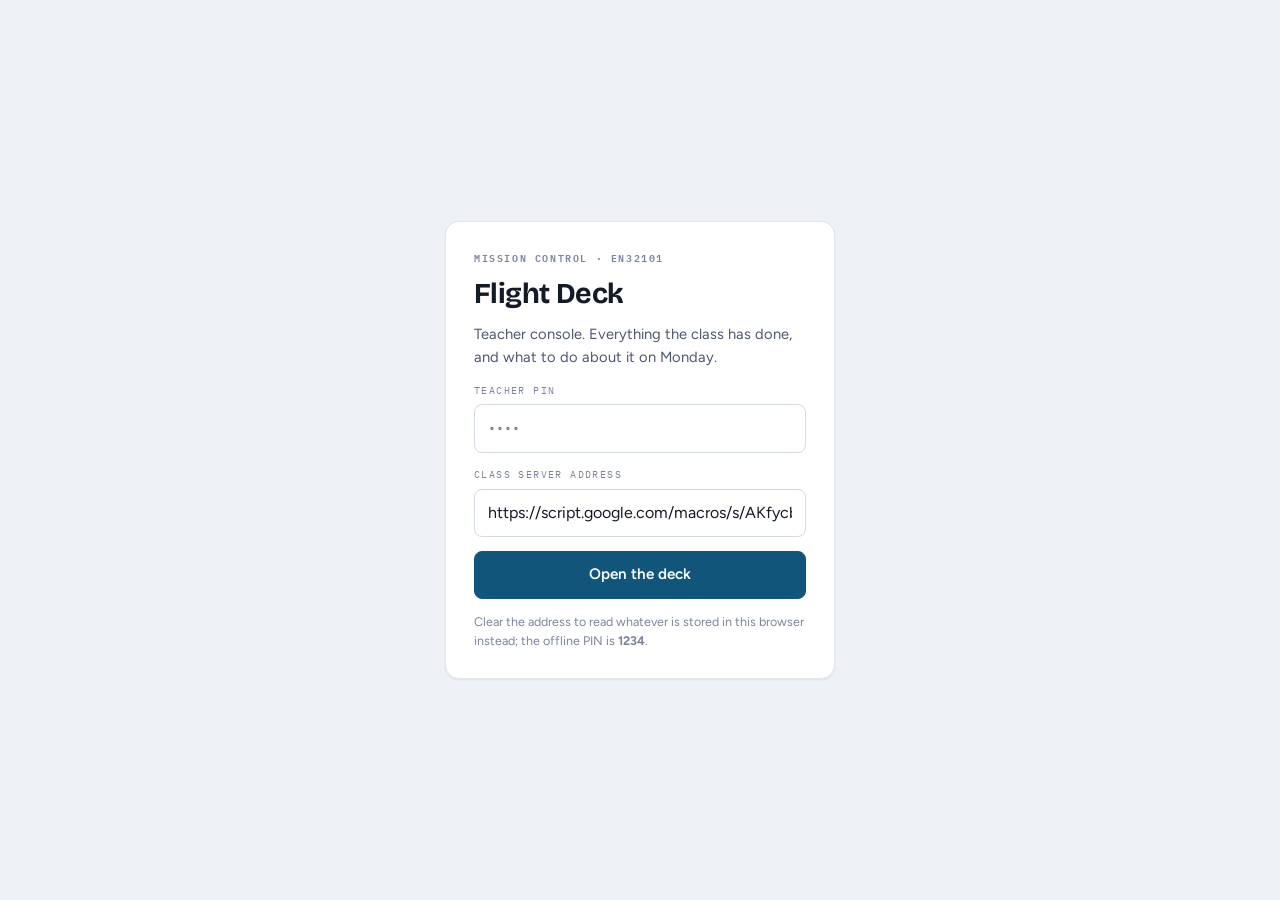
==== teacher.html @ 7b7c30d9 "Add files via upload" ====
<!DOCTYPE html>
<html lang="en">
<head>
<meta charset="utf-8">
<meta name="viewport" content="width=device-width, initial-scale=1">
<title>Mission Control — Flight Deck</title>
<link rel="icon" href="data:image/svg+xml,%3Csvg xmlns='http://www.w3.org/2000/svg' viewBox='0 0 32 32'%3E%3Crect width='32' height='32' rx='7' fill='%2312557A'/%3E%3Ccircle cx='16' cy='16' r='8' fill='none' stroke='%23E5AE4A' stroke-width='2.5'/%3E%3Ccircle cx='16' cy='16' r='2.5' fill='%23E5AE4A'/%3E%3C/svg%3E">
<link rel="preconnect" href="https://fonts.googleapis.com">
<link rel="preconnect" href="https://fonts.gstatic.com" crossorigin>
<link rel="stylesheet" href="https://fonts.googleapis.com/css2?family=Bricolage+Grotesque:opsz,wght@12..96,600;12..96,800&family=Figtree:wght@400;500;600;700&family=IBM+Plex+Mono:wght@400;600&display=swap">
<link rel="stylesheet" href="theme.css">
<style>
/* ======================= TEACHER CONSOLE ============================== */
.wrap{max-width:1200px;margin:0 auto;padding-inline:16px}
.hidden{display:none!important}
.tiny{font-size:.78rem;color:var(--ink-3);line-height:1.5}

#gate{min-height:100vh;display:grid;place-items:center;padding:24px 16px}
.gatecard{width:100%;max-width:390px;padding:28px var(--pad);display:flex;flex-direction:column;gap:14px}
.gatecard h1{font-size:1.8rem;line-height:1.05}

header.top{border-bottom:1px solid var(--rule);background:var(--surface);position:sticky;top:0;z-index:30}
.top-in{max-width:1200px;margin:0 auto;padding:13px 16px;display:flex;align-items:center;gap:14px;flex-wrap:wrap}
.top-in h1{font-size:1.18rem}
.top-in .sub{font-family:var(--f-mono);font-size:9.5px;letter-spacing:.14em;text-transform:uppercase;color:var(--ink-3);display:block;margin-top:2px}

main{padding-block:20px 80px}
.grid{display:grid;grid-template-columns:1fr;gap:16px}
@media (min-width:1020px){.grid{grid-template-columns:minmax(0,1fr) minmax(0,1.4fr)}}

.panel{padding:16px var(--pad) var(--pad)}
.panel-h{display:flex;align-items:baseline;justify-content:space-between;gap:10px;margin-bottom:12px;flex-wrap:wrap}
.panel-h h2{font-size:1.08rem}

/* --------------------------------------------------------------- roster */
.roster-scroll{overflow-x:auto;border:1px solid var(--rule);border-radius:var(--r-m)}
table.roster{border-collapse:collapse;width:100%;min-width:680px;font-size:.86rem}
table.roster th{
  font-family:var(--f-mono);font-size:9px;letter-spacing:.12em;text-transform:uppercase;color:var(--ink-3);
  text-align:left;padding:9px 10px;background:var(--surface-2);white-space:nowrap;position:sticky;top:0;
}
table.roster td{padding:9px 10px;border-top:1px solid var(--rule-soft);white-space:nowrap}
table.roster tr.r{cursor:pointer}
table.roster th.sortable{cursor:pointer;user-select:none}
table.roster th.sortable:hover{color:var(--ink)}
table.roster th.sortable.on{color:var(--accent)}
table.roster tr.r:hover td{background:var(--surface-2)}
table.roster tr.sel td{background:var(--accent-soft)}
.who2{display:flex;flex-direction:column;gap:1px}
.who2 b{font-weight:600}
.who2 span{font-family:var(--f-mono);font-size:9.5px;color:var(--ink-3)}
.mini{width:64px;height:6px;background:var(--surface-3);border-radius:99px;overflow:hidden;display:inline-block;vertical-align:middle}
.mini i{display:block;height:100%;background:var(--accent)}
.flag{font-family:var(--f-mono);font-size:9px;letter-spacing:.08em;text-transform:uppercase;padding:2px 6px;border-radius:99px}
.flag.stall{background:var(--no-soft);color:var(--no)}
.flag.new{background:var(--accent-soft);color:var(--accent)}
.flag.fly{background:var(--ok-soft);color:var(--ok)}

/* ---------------------------------------------------------- disclosure */
details.disc{border:1px solid var(--rule);border-radius:var(--r-m);margin-bottom:10px;background:var(--surface)}
details.disc>summary{
  cursor:pointer;list-style:none;padding:11px 14px;display:flex;align-items:center;gap:10px;
  font-weight:600;font-size:.92rem;
}
details.disc>summary::-webkit-details-marker{display:none}
details.disc>summary::before{content:"▸";color:var(--ink-3);transition:transform .15s}
details.disc[open]>summary::before{transform:rotate(90deg)}
details.disc>summary .count{margin-left:auto;font-family:var(--f-mono);font-size:10px;color:var(--ink-3)}
.disc-body{padding:0 14px 14px;border-top:1px solid var(--rule-soft)}
.logtable{width:100%;border-collapse:collapse;font-size:.8rem;font-family:var(--f-mono)}
.logtable th{text-align:left;padding:7px 8px;color:var(--ink-3);font-size:9px;letter-spacing:.1em;text-transform:uppercase;border-bottom:1px solid var(--rule)}
.logtable td{padding:6px 8px;border-bottom:1px solid var(--rule-soft);vertical-align:top}
.logtable tr.bad td{background:var(--no-soft)}
.logtable .g{color:var(--ink-3)}
.logscroll{max-height:340px;overflow:auto;margin-top:8px;border-radius:var(--r-s)}

/* ------------------------------------------------------------- report */
.rep-block{border-left:3px solid var(--no);padding-left:14px;margin-bottom:18px}
.rep-block.good{border-left-color:var(--ok)}
.rep-h{display:flex;align-items:baseline;gap:9px;flex-wrap:wrap;margin-bottom:6px}
.rep-h h4{font-family:var(--f-display);font-size:1rem;font-weight:700}
.rep-rate{font-family:var(--f-mono);font-size:10px;color:var(--ink-3)}
.rep-p{font-size:.9rem;line-height:1.55;color:var(--ink-2);margin-bottom:8px}
.rep-teach{font-size:.88rem;line-height:1.55;background:var(--surface-2);padding:11px 13px;border-radius:var(--r-m);margin-bottom:8px}
.rep-teach b{font-family:var(--f-mono);font-size:9px;letter-spacing:.13em;text-transform:uppercase;color:var(--ink-3);display:block;margin-bottom:5px}
.rep-acts{list-style:none;padding:0;display:flex;flex-direction:column;gap:7px}
.rep-acts li{display:flex;gap:9px;font-size:.88rem;line-height:1.5;color:var(--ink-2)}
.rep-acts li::before{content:"→";color:var(--accent);flex:0 0 auto;font-weight:700}

/* --------------------------------------------------------------- class */
.heat{display:flex;flex-direction:column;gap:5px}
.heat-row{display:grid;grid-template-columns:1fr 96px 44px;gap:10px;align-items:center;font-size:.85rem}
.heat-bar{height:9px;background:var(--surface-3);border-radius:99px;overflow:hidden}
.heat-bar i{display:block;height:100%;background:var(--no)}
.heat-n{font-family:var(--f-mono);font-size:10px;color:var(--ink-3);text-align:right}

.sysbars{display:flex;flex-direction:column;gap:6px}
.sysbar{display:grid;grid-template-columns:1fr 110px 44px;gap:10px;align-items:center;font-size:.85rem}
.sysbar-b{height:9px;background:var(--surface-3);border-radius:99px;overflow:hidden}
.sysbar-b i{display:block;height:100%;background:var(--accent)}
.sysbar-n{font-family:var(--f-mono);font-size:10px;color:var(--ink-3);text-align:right}

.tools{display:flex;gap:8px;flex-wrap:wrap;margin-left:auto}
.stat5{display:grid;grid-template-columns:repeat(2,1fr);gap:9px;margin-bottom:14px}
@media (min-width:640px){.stat5{grid-template-columns:repeat(5,1fr)}}
.stat{background:var(--surface-2);border-radius:var(--r-m);padding:11px 13px}
.stat b{display:block;font-family:var(--f-display);font-size:1.5rem;font-weight:800;line-height:1.1;font-variant-numeric:tabular-nums}
.stat span{font-family:var(--f-mono);font-size:9px;letter-spacing:.11em;text-transform:uppercase;color:var(--ink-3)}

.mocktable{width:100%;border-collapse:collapse;font-size:.85rem;margin-top:8px}
.mocktable th{font-family:var(--f-mono);font-size:9px;letter-spacing:.11em;text-transform:uppercase;color:var(--ink-3);text-align:left;padding:7px 8px;border-bottom:1px solid var(--rule)}
.mocktable td{padding:7px 8px;border-bottom:1px solid var(--rule-soft)}
.mocktable td.n{font-family:var(--f-mono);text-align:right;font-variant-numeric:tabular-nums}
.mocktable tr.low td{background:var(--no-soft)}

/* --------------------------------------------------------------- print */
#printable{display:none}
@media print{
  body>*{display:none!important}
  #printable{display:block!important;padding:0;font-family:Georgia,serif;color:#000;background:#fff}
  #printable .pq{page-break-inside:avoid;margin-bottom:16px}
  #printable .key{page-break-before:always}
  #printable h2{font-size:16pt;margin:0 0 4pt}
  #printable .meta{font-size:9pt;color:#444;margin-bottom:14pt}
  #printable .pq b{font-size:11pt}
  #printable .pq ol{margin:4pt 0 0 18pt;font-size:11pt}
  #printable .pq .ctx{font-size:10pt;font-style:italic;margin:2pt 0}
  #printable table{border-collapse:collapse;font-size:9.5pt;margin:4pt 0}
  #printable table td,#printable table th{border:1px solid #999;padding:2pt 6pt}
}
.empty{padding:30px 18px;text-align:center;color:var(--ink-3);font-size:.92rem}
.msg{font-size:.88rem;padding:10px 12px;border-radius:var(--r-m)}
.msg.bad{background:var(--no-soft);color:var(--no)}
.modebar{
  max-width:1200px;margin:10px auto 0;padding:9px 14px;border-radius:var(--r-m);
  background:var(--gold-soft);color:var(--gold);font-size:.82rem;display:flex;gap:10px;
  align-items:center;justify-content:space-between;flex-wrap:wrap;
}
.modebar b{font-family:var(--f-mono);font-size:9.5px;letter-spacing:.12em;text-transform:uppercase}
</style>
</head>
<body>

<div id="gate">
  <div class="card gatecard">
    <p class="kicker">Mission Control · EN32101</p>
    <h1>Flight Deck</h1>
    <p style="color:var(--ink-2);font-size:.92rem">Teacher console. Everything the class has done, and what to do about it on Monday.</p>
    <div class="field"><label for="pin">Teacher PIN</label>
      <input type="password" id="pin" placeholder="••••" autocomplete="current-password"></div>
    <div class="field"><label for="url">Class server address</label>
      <input type="text" id="url" placeholder="https://script.google.com/macros/s/…/exec" spellcheck="false"></div>
    <div id="gate-msg" class="msg bad hidden"></div>
    <button class="btn primary wide" id="gate-go">Open the deck</button>
    <p class="tiny">Clear the address to read whatever is stored in this browser instead; the offline PIN is <strong>1234</strong>.</p>
  </div>
</div>

<div id="app" class="hidden">
  <header class="top">
    <div class="top-in">
      <div>
        <h1>Flight Deck</h1>
        <span class="sub" id="top-sub">—</span>
      </div>
      <div class="tools">
        <button class="btn sm" id="t-refresh">Refresh</button>
        <button class="btn sm" id="t-csv">Export CSV</button>
        <button class="btn sm ghost" id="t-out">Close</button>
      </div>
    </div>
  </header>
  <div id="modebar-slot"></div>

  <main class="wrap">
    <div class="stat5" id="stats"></div>
    <div class="grid">
      <div class="card panel">
        <div class="panel-h"><h2>Class roster</h2><span class="kicker" id="roster-n"></span></div>
        <input type="text" id="q" placeholder="Filter by name or student ID" spellcheck="false" style="margin-bottom:10px">
        <div class="roster-scroll"><table class="roster" id="roster"></table></div>
        <div style="margin-top:18px">
          <div class="panel-h"><h2 style="font-size:.98rem">Where the class is losing marks</h2></div>
          <div class="heat" id="heat"></div>
        </div>
        <div style="margin-top:18px">
          <div class="panel-h"><h2 style="font-size:.98rem">The eight systems, class mean</h2></div>
          <div class="sysbars" id="sysbars"></div>
        </div>
      </div>
      <div class="card panel" id="detail"><div class="empty">Select a student to see their log, their diagnosis, their simulation results, and to set them a paper.</div></div>
    </div>
  </main>
</div>

<div id="printable"></div>
<div id="toast-slot"></div>

<!-- ===================================================================
     CLASS SERVER — paste your /exec URL between the quotes.
     =================================================================== -->
<script>window.MC_API_URL = 'https://script.google.com/macros/s/AKfycbwTAnHHxTE1ilNaOcCxsd_Z0C7gCLANLqPCPuiDb43MJIsbJDNlkRFBmPqxl4nwTwqFXg/exec';</script>

<script src="content.js"></script>
<script src="topic-verbforms.js"></script>
<script src="topic-participles.js"></script>
<script src="topic-nominalization.js"></script>
<script src="topic-tenses.js"></script>
<script src="topic-inversion.js"></script>
<script src="topic-cohesion.js"></script>
<script src="topic-vocab.js"></script>
<script src="topic-reading.js"></script>
<script src="mock-1.js"></script>
<script src="mock-2.js"></script>
<script src="mock-3.js"></script>
<script src="content-export.js"></script>
<script src="engine.js"></script>
<script src="api.js"></script>
<script src="teacher.js"></script>
</body>
</html>
---- theme.css ----
/* ===========================================================================
   MISSION CONTROL — theme.css
   Shared tokens and item components for the student and teacher consoles.
   Three theme states: bare :root (light), prefers-color-scheme, [data-theme].
   =========================================================================== */

:root{
  --ground:#EEF1F6;
  --surface:#FFFFFF;
  --surface-2:#E4E9F2;
  --surface-3:#D6DDEA;
  --ink:#141A26;
  --ink-2:#4E5771;
  --ink-3:#7B849C;
  --rule:#D2D9E6;
  --rule-soft:#E3E8F0;
  --accent:#12557A;
  --accent-ink:#FFFFFF;
  --accent-soft:rgba(18,85,122,.10);
  --accent-line:rgba(18,85,122,.34);
  --gold:#9A6206;
  --gold-soft:rgba(154,98,6,.13);
  --ok:#186B4E;
  --ok-soft:rgba(24,107,78,.11);
  --no:#AE3A22;
  --no-soft:rgba(174,58,34,.10);
  --shadow-s:0 1px 2px rgba(20,26,38,.07);
  --shadow-m:0 2px 10px rgba(20,26,38,.09);
  --shadow-l:0 12px 32px rgba(20,26,38,.16);

  --f-display:"Bricolage Grotesque","Figtree","Helvetica Neue",Arial,sans-serif;
  --f-ui:"Figtree","Helvetica Neue",Arial,sans-serif;
  --f-mono:"IBM Plex Mono","SFMono-Regular",Consolas,monospace;

  --r-s:4px; --r-m:8px; --r-l:14px;
  --pad:clamp(16px,4vw,28px);
}
@media (prefers-color-scheme: dark){
  :root:not([data-theme="light"]){
    --ground:#0B0F17;
    --surface:#141A26;
    --surface-2:#1B2333;
    --surface-3:#242E42;
    --ink:#E4E9F2;
    --ink-2:#9AA4BC;
    --ink-3:#737D96;
    --rule:#28324a;
    --rule-soft:#1F2739;
    --accent:#63B9E0;
    --accent-ink:#0B121C;
    --accent-soft:rgba(99,185,224,.15);
    --accent-line:rgba(99,185,224,.42);
    --gold:#E5AE4A;
    --gold-soft:rgba(229,174,74,.15);
    --ok:#4FBE8B;
    --ok-soft:rgba(79,190,139,.14);
    --no:#F07A5E;
    --no-soft:rgba(240,122,94,.14);
    --shadow-s:0 1px 2px rgba(0,0,0,.4);
    --shadow-m:0 2px 10px rgba(0,0,0,.45);
    --shadow-l:0 12px 32px rgba(0,0,0,.55);
  }
}
:root[data-theme="dark"]{
  --ground:#0B0F17; --surface:#141A26; --surface-2:#1B2333; --surface-3:#242E42;
  --ink:#E4E9F2; --ink-2:#9AA4BC; --ink-3:#737D96; --rule:#28324a; --rule-soft:#1F2739;
  --accent:#63B9E0; --accent-ink:#0B121C; --accent-soft:rgba(99,185,224,.15); --accent-line:rgba(99,185,224,.42);
  --gold:#E5AE4A; --gold-soft:rgba(229,174,74,.15);
  --ok:#4FBE8B; --ok-soft:rgba(79,190,139,.14);
  --no:#F07A5E; --no-soft:rgba(240,122,94,.14);
  --shadow-s:0 1px 2px rgba(0,0,0,.4); --shadow-m:0 2px 10px rgba(0,0,0,.45); --shadow-l:0 12px 32px rgba(0,0,0,.55);
}

*{box-sizing:border-box}
html{-webkit-text-size-adjust:100%}
body{
  margin:0; background:var(--ground); color:var(--ink);
  font-family:var(--f-ui); font-size:16px; line-height:1.55;
  -webkit-font-smoothing:antialiased;
}
h1,h2,h3,h4{font-family:var(--f-display);letter-spacing:-.02em;text-wrap:balance;margin:0}
p{margin:0}
button{font:inherit;color:inherit}
a{color:var(--accent)}
:focus-visible{outline:2px solid var(--accent);outline-offset:2px;border-radius:var(--r-s)}
.num{font-variant-numeric:tabular-nums}

/* ---------------------------------------------------------------- labels */
.kicker{
  font-family:var(--f-mono);font-size:10px;font-weight:600;letter-spacing:.16em;
  text-transform:uppercase;color:var(--ink-3);
}
.pill{
  display:inline-flex;align-items:center;gap:6px;
  font-family:var(--f-mono);font-size:10px;font-weight:600;letter-spacing:.1em;
  text-transform:uppercase;padding:3px 8px;border-radius:999px;
  background:var(--surface-2);color:var(--ink-2);white-space:nowrap;
}
.pill.on{background:var(--accent-soft);color:var(--accent)}
.pill.good{background:var(--ok-soft);color:var(--ok)}
.pill.bad{background:var(--no-soft);color:var(--no)}
.pill.gold{background:var(--gold-soft);color:var(--gold)}

/* --------------------------------------------------------------- buttons */
.btn{
  display:inline-flex;align-items:center;justify-content:center;gap:8px;
  padding:11px 18px;border-radius:var(--r-m);border:1px solid var(--rule);
  background:var(--surface);color:var(--ink);font-weight:600;font-size:.95rem;
  cursor:pointer;transition:background .13s,border-color .13s,transform .08s;
}
.btn:hover{background:var(--surface-2)}
.btn:active{transform:translateY(1px)}
.btn[disabled]{opacity:.45;cursor:not-allowed}
.btn.primary{background:var(--accent);border-color:var(--accent);color:var(--accent-ink)}
.btn.primary:hover{filter:brightness(1.1)}
.btn.ghost{background:transparent;border-color:transparent;color:var(--ink-2)}
.btn.ghost:hover{background:var(--surface-2);color:var(--ink)}
.btn.sm{padding:7px 12px;font-size:.85rem}
.btn.wide{width:100%}

/* --------------------------------------------------------------- inputs */
.field{display:flex;flex-direction:column;gap:6px}
.field label{font-family:var(--f-mono);font-size:10px;letter-spacing:.14em;text-transform:uppercase;color:var(--ink-3)}
input[type=text],input[type=password],select,textarea{
  font:inherit;padding:11px 13px;border-radius:var(--r-m);
  border:1px solid var(--rule);background:var(--surface);color:var(--ink);width:100%;
}
input::placeholder{color:var(--ink-3)}

/* ----------------------------------------------------------------- cards */
.card{
  background:var(--surface);border:1px solid var(--rule-soft);
  border-radius:var(--r-l);box-shadow:var(--shadow-s);
}

/* ------------------------------------------------------- item components */
.given{
  display:flex;gap:12px;align-items:flex-start;
  background:var(--surface-2);border-radius:var(--r-m);padding:12px 14px;margin-bottom:14px;
}
.given-k{
  font-family:var(--f-mono);font-size:9px;letter-spacing:.16em;text-transform:uppercase;
  color:var(--ink-3);padding-top:5px;flex:0 0 auto;
}
.given-t{font-size:1.02rem;font-style:italic}
.stem{font-size:1.06rem;line-height:1.45;margin:0 0 16px 0;font-weight:500}
.stem ol,.stem ul{margin:10px 0 0 0;padding-left:0;list-style:none;display:flex;flex-direction:column;gap:6px}
.stem li{display:flex;gap:10px;font-weight:400;font-size:1rem;line-height:1.45}
.stem li b{font-family:var(--f-mono);font-size:.82rem;color:var(--accent);flex:0 0 14px}

/* ------------------------------------------------------------- passages */
.passage{
  background:var(--surface-2);border-radius:var(--r-m);border-left:3px solid var(--accent-line);
  padding:14px 16px;margin-bottom:16px;font-size:.98rem;line-height:1.62;
}
.passage.read{max-height:none}
.passage p{margin-bottom:.7em}
.passage p:last-child{margin-bottom:0}
.psource{font-size:.75rem;color:var(--ink-3);font-style:italic;line-height:1.4}
.gapno{
  display:inline-grid;place-items:center;min-width:26px;height:22px;padding:0 6px;
  border-radius:var(--r-s);background:var(--surface-3);color:var(--ink-3);
  font-family:var(--f-mono);font-size:11px;font-weight:600;vertical-align:baseline;
  transform:translateY(2px);
}
.gapno.on{background:var(--accent);color:var(--accent-ink);box-shadow:0 0 0 3px var(--accent-soft)}

.dialogue{display:flex;flex-direction:column;gap:9px;margin-bottom:16px}
.dline{display:flex;gap:12px;align-items:flex-start}
.dline .who{
  font-family:var(--f-mono);font-size:11px;font-weight:600;color:var(--accent);
  flex:0 0 76px;text-align:right;padding-top:3px;
}
.dline .said{font-size:1rem;line-height:1.5}
.blank{
  display:inline-block;min-width:54px;text-align:center;border-bottom:2px solid var(--accent-line);
  color:var(--accent);font-weight:700;
}

.tbl-scroll{overflow-x:auto;margin-bottom:16px;border-radius:var(--r-m);border:1px solid var(--rule)}
.tbl{border-collapse:collapse;width:100%;min-width:360px;font-size:.92rem}
.tbl th{
  font-family:var(--f-mono);font-size:9.5px;letter-spacing:.13em;text-transform:uppercase;
  color:var(--ink-3);text-align:left;padding:9px 14px;background:var(--surface-2);white-space:nowrap;
}
.tbl td{padding:9px 14px;border-top:1px solid var(--rule-soft)}

.opts{display:flex;flex-direction:column;gap:8px}
.opt{
  display:flex;gap:12px;align-items:flex-start;text-align:left;width:100%;
  padding:12px 14px;border:1px solid var(--rule);border-radius:var(--r-m);
  background:var(--surface);cursor:pointer;transition:border-color .12s,background .12s;
}
.opt:hover:not([disabled]){border-color:var(--accent-line);background:var(--accent-soft)}
.opt-k{
  font-family:var(--f-mono);font-size:11px;font-weight:600;color:var(--ink-3);
  flex:0 0 auto;padding-top:3px;width:14px;
}
.opt-t{font-size:.98rem;line-height:1.45}
.opt.sel{border-color:var(--accent);background:var(--accent-soft);box-shadow:inset 0 0 0 1px var(--accent)}
.opt.sel .opt-k{color:var(--accent)}
.opt.right{border-color:var(--ok);background:var(--ok-soft)}
.opt.right .opt-k{color:var(--ok)}
.opt.wrong{border-color:var(--no);background:var(--no-soft)}
.opt.wrong .opt-k{color:var(--no)}
.opt[disabled]{cursor:default;opacity:1}

/* ------------------------------------------- error identification (spot) */
.segs{display:flex;flex-wrap:wrap;gap:8px}
.seg{
  display:flex;gap:8px;align-items:flex-start;text-align:left;
  padding:10px 13px;border:1px solid var(--rule);border-radius:var(--r-m);
  background:var(--surface);cursor:pointer;font-size:.98rem;line-height:1.4;
  transition:border-color .12s,background .12s;flex:1 1 220px;
}
.seg:hover:not([disabled]){border-color:var(--accent-line);background:var(--accent-soft)}
.seg-n{font-family:var(--f-mono);font-size:10px;font-weight:600;color:var(--ink-3);padding-top:3px;flex:0 0 auto}
.seg.sel{border-color:var(--accent);background:var(--accent-soft);box-shadow:inset 0 0 0 1px var(--accent)}
.seg.right{border-color:var(--ok);background:var(--ok-soft)}
.seg.right .seg-n{color:var(--ok)}
.seg.wrong{border-color:var(--no);background:var(--no-soft)}
.seg.wrong .seg-n{color:var(--no)}
.seg[disabled]{cursor:default}
.fixnote{
  margin-top:12px;font-size:.88rem;color:var(--ink-2);
  background:var(--surface-2);padding:10px 13px;border-radius:var(--r-m);
}

/* --------------------------------------------------- build / order tiles */
.slot,.rank-slot{
  min-height:58px;display:flex;flex-wrap:wrap;gap:6px;align-items:center;
  padding:12px;border-radius:var(--r-m);border:1px dashed var(--rule);
  background:var(--surface-2);margin-bottom:12px;
}
.rank-slot{flex-direction:column;align-items:stretch}
.slot-hint{color:var(--ink-3);font-size:.88rem;font-family:var(--f-mono)}
.tiles{display:flex;flex-wrap:wrap;gap:6px}
.tile{
  padding:8px 12px;border:1px solid var(--rule);border-radius:var(--r-s);
  background:var(--surface);cursor:pointer;font-size:.98rem;
}
.tile:hover:not([disabled]){border-color:var(--accent-line)}
.tile.in{background:var(--accent-soft);border-color:var(--accent-line);color:var(--accent);font-weight:600}
.tile.used{opacity:.25;cursor:default}
.rank-pool{display:flex;flex-direction:column;gap:6px}
.rank{
  display:flex;gap:10px;align-items:flex-start;text-align:left;padding:10px 13px;
  border:1px solid var(--rule);border-radius:var(--r-m);background:var(--surface);
  cursor:pointer;font-size:.95rem;line-height:1.45;
}
.rank.in{background:var(--accent-soft);border-color:var(--accent-line)}
.rank.used{opacity:.25;cursor:default}
.rank.right{border-color:var(--ok);background:var(--ok-soft)}
.rank.wrong{border-color:var(--no);background:var(--no-soft)}
.rank-n{font-family:var(--f-mono);font-size:11px;font-weight:700;color:var(--accent);width:18px;flex:0 0 auto}

/* -------------------------------------------------------- sorting boxes */
.sort-pool{
  display:flex;flex-wrap:wrap;gap:7px;justify-content:center;
  padding:14px 12px;border-radius:var(--r-m);background:var(--surface-2);
  margin-bottom:14px;min-height:56px;align-items:center;transition:opacity .2s;
}
.sort-pool.spent{opacity:.35}
.chip-i{
  padding:8px 13px;border:1px solid var(--rule);border-radius:99px;background:var(--surface);
  cursor:pointer;font-size:.93rem;font-weight:500;transition:transform .12s,border-color .12s;
}
.chip-i:hover:not([disabled]){border-color:var(--accent-line)}
.chip-i.armed{
  border-color:var(--accent);background:var(--accent);color:var(--accent-ink);
  transform:translateY(-2px) scale(1.04);box-shadow:var(--shadow-m);
}
.chip-i.gone{visibility:hidden;pointer-events:none}
.chip-i.in{background:var(--surface);border-color:var(--accent-line)}
.chip-i.right{background:var(--ok-soft);border-color:var(--ok);color:var(--ok);font-weight:600}
.chip-i.wrong{background:var(--no-soft);border-color:var(--no);color:var(--no);text-decoration:line-through}
.sort-bins{display:grid;grid-template-columns:1fr;gap:10px}
@media (min-width:520px){.sort-bins{grid-template-columns:repeat(var(--cols,2),1fr)}}
.sort-bin{
  border:2px dashed var(--rule);border-radius:var(--r-m);padding:11px;cursor:default;
  display:flex;flex-direction:column;gap:9px;min-height:118px;transition:border-color .15s,background .15s;
}
.sort-bin.ready{border-color:var(--accent-line);background:var(--accent-soft);cursor:pointer}
.sort-bin.ready:hover{border-color:var(--accent)}
.sort-h b{display:block;font-family:var(--f-display);font-weight:700;font-size:.98rem}
.sort-h span{
  display:block;font-family:var(--f-mono);font-size:9px;letter-spacing:.1em;
  text-transform:uppercase;color:var(--ink-3);margin-top:2px;
}
.sort-drop{display:flex;flex-wrap:wrap;gap:6px;align-content:flex-start;flex:1}
.sort-empty{font-family:var(--f-mono);font-size:9.5px;letter-spacing:.06em;color:var(--ink-3);align-self:center;margin:0 auto}
.sort-done{font-family:var(--f-mono);font-size:9.5px;letter-spacing:.1em;text-transform:uppercase;color:var(--accent)}

/* -------------------------------------------------------------- feedback */
.verdict{border-radius:var(--r-m);padding:14px 16px;display:flex;flex-direction:column;gap:8px}
.verdict.ok{background:var(--ok-soft);border:1px solid var(--ok)}
.verdict.no{background:var(--no-soft);border:1px solid var(--no)}
.verdict-h{display:flex;align-items:center;gap:9px;font-family:var(--f-display);font-weight:700;font-size:1.02rem}
.verdict.ok .verdict-h{color:var(--ok)}
.verdict.no .verdict-h{color:var(--no)}
.verdict-w{font-size:.94rem;line-height:1.55;color:var(--ink-2)}
.verdict-w em{font-style:italic;color:var(--ink)}
.verdict-w strong{color:var(--ink)}
.verdict-exp{font-size:.88rem;font-family:var(--f-mono);color:var(--ink-2);line-height:1.5}

/* ------------------------------------------------------------- artwork */
.artband{
  margin:calc(-1 * var(--pad)) calc(-1 * var(--pad)) 18px;
  height:96px;overflow:hidden;border-radius:var(--r-l) var(--r-l) 0 0;
  background:var(--accent-soft);
}
.artband svg.art{display:block;width:100%;height:100%}

@media (prefers-reduced-motion:reduce){*{animation:none!important;transition:none!important}}
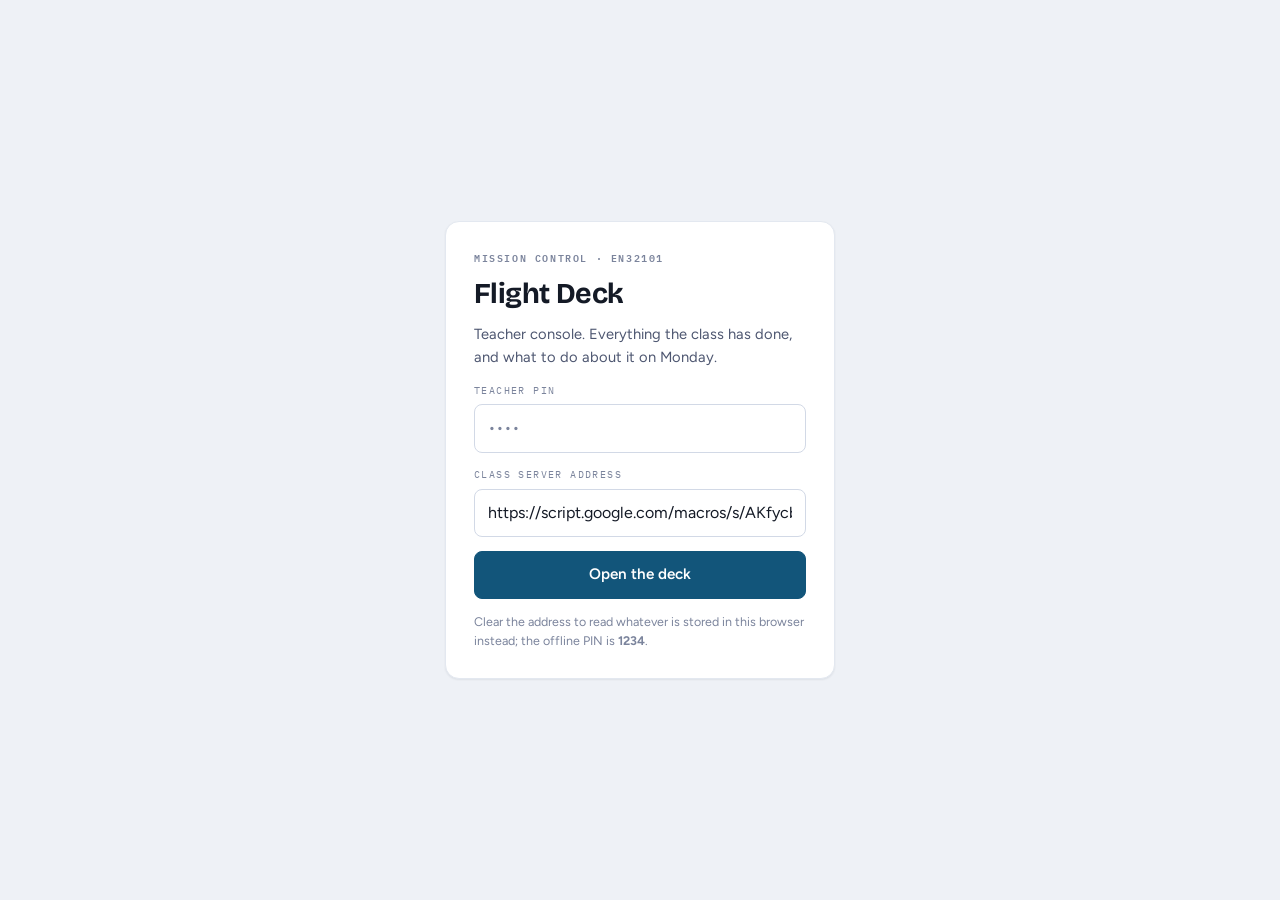
==== commit c1604ecc: "Add files via upload" ====
--- a/teacher.html
+++ b/teacher.html
@@ -210,6 +210,7 @@
 <script src="topic-cohesion.js"></script>
 <script src="topic-vocab.js"></script>
 <script src="topic-reading.js"></script>
+<script src="media.js"></script>
 <script src="mock-1.js"></script>
 <script src="mock-2.js"></script>
 <script src="mock-3.js"></script>
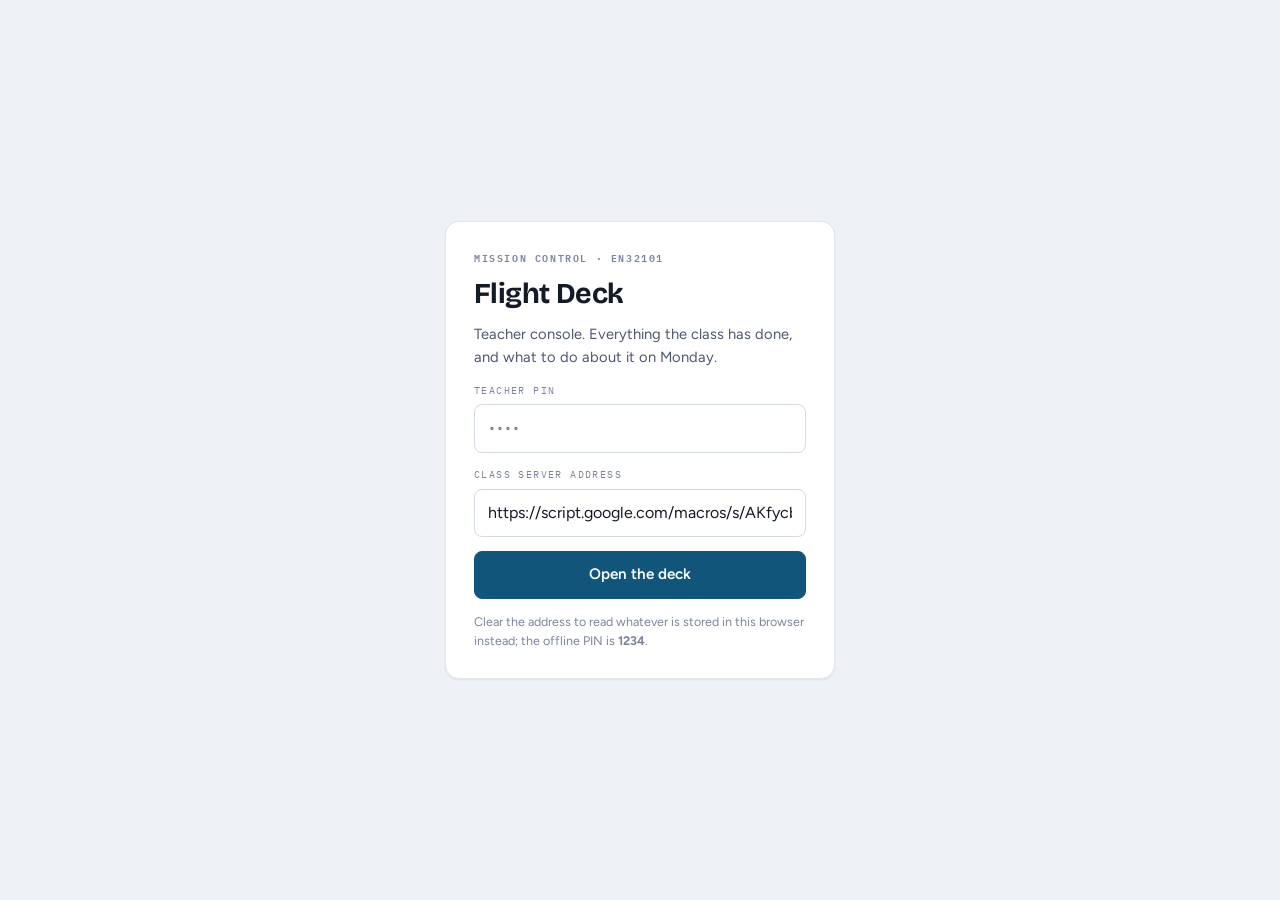
==== commit 718aec65: "Add files via upload" ====
--- a/teacher.html
+++ b/teacher.html
@@ -8,7 +8,7 @@
 <link rel="preconnect" href="https://fonts.googleapis.com">
 <link rel="preconnect" href="https://fonts.gstatic.com" crossorigin>
 <link rel="stylesheet" href="https://fonts.googleapis.com/css2?family=Bricolage+Grotesque:opsz,wght@12..96,600;12..96,800&family=Figtree:wght@400;500;600;700&family=IBM+Plex+Mono:wght@400;600&display=swap">
-<link rel="stylesheet" href="theme.css">
+<link rel="stylesheet" href="theme.css?v=2026-09-20b">
 <style>
 /* ======================= TEACHER CONSOLE ============================== */
 .wrap{max-width:1200px;margin:0 auto;padding-inline:16px}
@@ -201,22 +201,22 @@
      =================================================================== -->
 <script>window.MC_API_URL = 'https://script.google.com/macros/s/AKfycbwTAnHHxTE1ilNaOcCxsd_Z0C7gCLANLqPCPuiDb43MJIsbJDNlkRFBmPqxl4nwTwqFXg/exec';</script>
 
-<script src="content.js"></script>
-<script src="topic-verbforms.js"></script>
-<script src="topic-participles.js"></script>
-<script src="topic-nominalization.js"></script>
-<script src="topic-tenses.js"></script>
-<script src="topic-inversion.js"></script>
-<script src="topic-cohesion.js"></script>
-<script src="topic-vocab.js"></script>
-<script src="topic-reading.js"></script>
-<script src="media.js"></script>
-<script src="mock-1.js"></script>
-<script src="mock-2.js"></script>
-<script src="mock-3.js"></script>
-<script src="content-export.js"></script>
-<script src="engine.js"></script>
-<script src="api.js"></script>
-<script src="teacher.js"></script>
+<script src="content.js?v=2026-09-20b"></script>
+<script src="topic-verbforms.js?v=2026-09-20b"></script>
+<script src="topic-participles.js?v=2026-09-20b"></script>
+<script src="topic-nominalization.js?v=2026-09-20b"></script>
+<script src="topic-tenses.js?v=2026-09-20b"></script>
+<script src="topic-inversion.js?v=2026-09-20b"></script>
+<script src="topic-cohesion.js?v=2026-09-20b"></script>
+<script src="topic-vocab.js?v=2026-09-20b"></script>
+<script src="topic-reading.js?v=2026-09-20b"></script>
+<script src="media.js?v=2026-09-20b"></script>
+<script src="mock-1.js?v=2026-09-20b"></script>
+<script src="mock-2.js?v=2026-09-20b"></script>
+<script src="mock-3.js?v=2026-09-20b"></script>
+<script src="content-export.js?v=2026-09-20b"></script>
+<script src="engine.js?v=2026-09-20b"></script>
+<script src="api.js?v=2026-09-20b"></script>
+<script src="teacher.js?v=2026-09-20b"></script>
 </body>
 </html>
--- a/theme.css
+++ b/theme.css
@@ -158,12 +158,14 @@
 .passage p:last-child{margin-bottom:0}
 .psource{font-size:.75rem;color:var(--ink-3);font-style:italic;line-height:1.4}
 .gapno{
-  display:inline-grid;place-items:center;min-width:26px;height:22px;padding:0 6px;
+  display:inline-flex;align-items:center;gap:1px;height:22px;padding:0 5px;
   border-radius:var(--r-s);background:var(--surface-3);color:var(--ink-3);
   font-family:var(--f-mono);font-size:11px;font-weight:600;vertical-align:baseline;
-  transform:translateY(2px);
-}
+  transform:translateY(2px);white-space:nowrap;
+}
+.gapno i{font-style:normal;opacity:.55;letter-spacing:-.5px}
 .gapno.on{background:var(--accent);color:var(--accent-ink);box-shadow:0 0 0 3px var(--accent-soft)}
+.gapno.on i{opacity:.8}
 
 .dialogue{display:flex;flex-direction:column;gap:9px;margin-bottom:16px}
 .dline{display:flex;gap:12px;align-items:flex-start}
